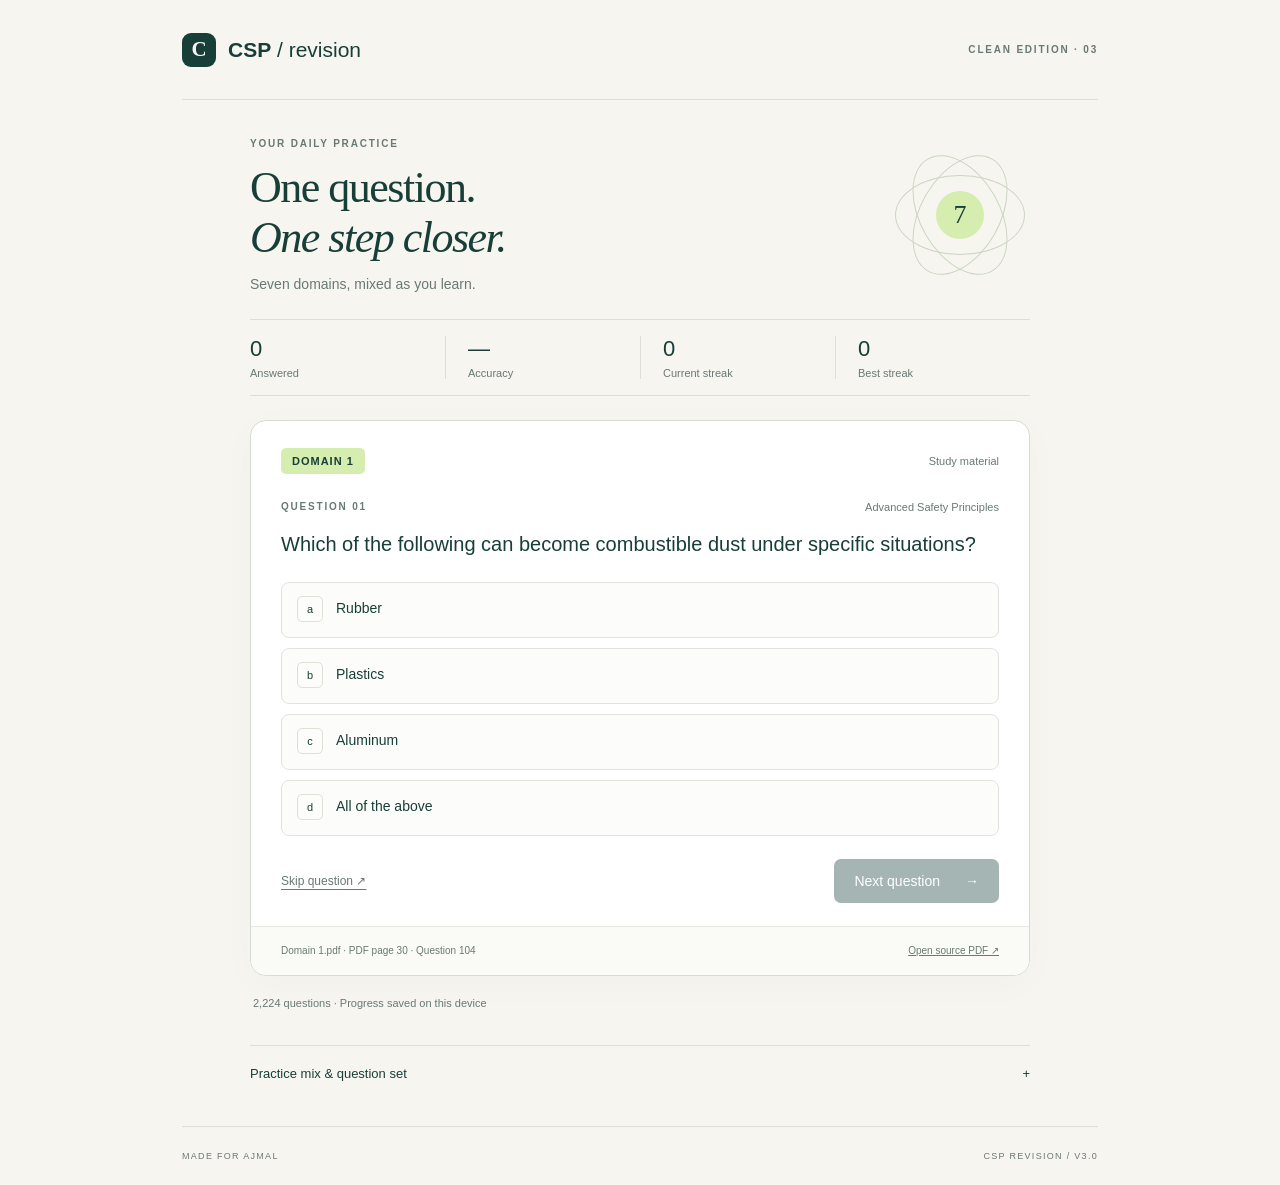
==== index.html @ 42832453 "Add files via upload" ====
<!doctype html>
<html lang="en"><head><meta charset="utf-8"><meta name="viewport" content="width=device-width,initial-scale=1"><meta name="theme-color" content="#163f39"><meta name="description" content="Ajmal's CSP revision game, using clean Domain 1–7 study questions and question banks."><title>CSP Revision · Ajmal</title><link rel="manifest" href="./manifest.webmanifest"><link rel="icon" type="image/svg+xml" href="./favicon.svg"><link rel="apple-touch-icon" href="./icon-192.png"><link rel="stylesheet" href="./style.css"><script defer src="./questions.js"></script><script defer src="./engine.js"></script><script defer src="./app.js"></script></head>
<body><div class="shell">
<header><a class="brand" href="./"><span class="mark">C</span><span>CSP<span class="brand-light"> / revision</span></span></a><span class="edition">CLEAN EDITION · 03</span></header>
<main>
<div class="intro"><div><p class="eyebrow">YOUR DAILY PRACTICE</p><h1>One question.<br><em>One step closer.</em></h1><p class="subline">Seven domains, mixed as you learn.</p></div><div class="intro-art" aria-hidden="true"><span class="orbit o1"></span><span class="orbit o2"></span><span class="orbit o3"></span><span class="center-dot">7</span></div></div>
<section class="score-strip" aria-label="Your progress"><div><span id="answered">0</span><small>Answered</small></div><div><span id="accuracy">—</span><small>Accuracy</small></div><div><span id="streak">0</span><small>Current streak</small></div><div><span id="best">0</span><small>Best streak</small></div></section>
<section class="question-card" aria-label="Practice question"><div class="card-top"><span id="domainTag" class="domain-tag">Loading questions…</span><span id="kindTag" class="kind-tag"></span></div><div class="question-heading"><span id="qcount" class="eyebrow">QUESTION 01</span><span class="tiny" id="domainName"></span></div><h2 id="question">Preparing your clean question set.</h2><div id="choices" class="choices"></div><div id="feedback" class="feedback" hidden aria-live="polite"><p id="result"></p><p id="correctAnswer"></p><details open><summary>Source explanation</summary><div id="explanation"></div></details></div><div class="card-actions"><button id="skip" class="text-button" disabled>Skip question ↗</button><button id="next" class="primary" disabled>Next question <span aria-hidden="true">→</span></button></div><div class="source"><span id="sourceText"></span><a id="sourceLink" target="_blank" rel="noopener">Open source PDF ↗</a></div></section>
<div class="below"><p id="status" role="status">Loading…</p><button id="install" class="text-button" hidden>Install app ↗</button></div>
<details class="practice-info"><summary>Practice mix & question set <span>+</span></summary><div class="info-content"><p>Every 20 questions: 5 from Domain 1, 5 from Domain 2, and 2 each from Domains 3–7. Consecutive questions always come from different domains.</p><p>Study questions get first priority: three study selections, then one question-bank selection per domain while both have unseen questions. Each domain cycles through its available questions before repeating. Formula questions and advanced calculations are excluded; a few simple arithmetic questions remain.</p><table><thead><tr><th>Domain</th><th>Study</th><th>Bank</th><th>Answered</th></tr></thead><tbody id="counts"></tbody></table><p>Questions, choices and answers follow your PDFs. Source wording is preserved with line-wrap and typesetting cleanup. Items with incomplete choices, unclear answer labels or unreadable symbols are held out. Source answers have not been independently fact-checked.</p><p>Your progress stays on this device. <span id="storageMessage"></span></p><button id="reset" class="text-button">Reset progress</button><p><a href="./QUALITY_REPORT.html" target="_blank" rel="noopener">View question checks & exclusions ↗</a></p></div></details>
</main><footer><span>MADE FOR AJMAL</span><span>CSP REVISION / V3.0</span></footer></div></body></html>
---- style.css ----
:root{--ink:#183e38;--muted:#697973;--paper:#f6f5f0;--line:#dddeda;--green:#163f39;--lime:#d5edaf;--bad:#a34134;--good:#266b4d;font-family:Arial,Helvetica,sans-serif;color:var(--ink);background:var(--paper)}*{box-sizing:border-box}body{margin:0}.shell{max-width:1000px;margin:auto;padding:0 42px}header{height:100px;display:flex;align-items:center;justify-content:space-between;border-bottom:1px solid var(--line)}a{color:inherit}.brand{text-decoration:none;display:flex;align-items:center;gap:12px;font-size:21px;font-weight:700}.brand-light{font-weight:400}.mark{display:grid;place-items:center;width:34px;height:34px;background:var(--ink);color:var(--paper);border-radius:9px;font-family:Georgia,serif}.edition,.eyebrow{font-size:10px;letter-spacing:1.8px;font-weight:700}.edition{color:var(--muted)}main{max-width:780px;margin:auto}.intro{display:flex;justify-content:space-between;align-items:center;padding:38px 0 27px}.eyebrow{color:var(--muted);margin:0 0 14px}h1{font-family:Georgia,'Times New Roman',serif;font-weight:400;font-size:44px;line-height:1.13;letter-spacing:-1.5px;margin:0}h1 em{font-weight:400}.subline{font-size:14px;color:var(--muted);margin-bottom:0}.intro-art{position:relative;width:140px;height:140px;flex-shrink:0}.orbit{position:absolute;border:1px solid #cbd6c2;border-radius:50%;width:130px;height:80px;left:5px;top:30px}.o2{transform:rotate(60deg)}.o3{transform:rotate(-60deg)}.center-dot{position:absolute;top:46px;left:46px;width:48px;height:48px;border-radius:50%;background:var(--lime);display:grid;place-items:center;font-family:Georgia,serif;font-size:26px}.score-strip{display:grid;grid-template-columns:repeat(4,1fr);border-top:1px solid var(--line);border-bottom:1px solid var(--line);padding:16px 0;margin-bottom:24px}.score-strip div{padding-left:22px;border-left:1px solid var(--line)}.score-strip div:first-child{padding-left:0;border:0}.score-strip span{font-size:22px;font-variant-numeric:tabular-nums}.score-strip small{display:block;font-size:11px;color:var(--muted);margin-top:5px}.question-card{border:1px solid #d4dcd3;background:white;border-radius:16px;overflow:hidden;padding:27px 30px 0;box-shadow:0 8px 40px #14372c06}.card-top{display:flex;justify-content:space-between;align-items:center;margin-bottom:27px;gap:12px}.domain-tag{background:var(--lime);padding:7px 11px;border-radius:5px;font-size:11px;letter-spacing:1px;font-weight:700}.kind-tag{font-size:11px;color:var(--muted)}.question-heading{display:flex;justify-content:space-between;align-items:flex-start;gap:20px}.tiny{font-size:11px;color:var(--muted);text-align:right}.question-heading .eyebrow{flex-shrink:0;margin:0}h2{font-size:20px;line-height:1.5;font-weight:500;margin:16px 0 23px;white-space:pre-wrap}.choices{display:grid;gap:10px}.choice{width:100%;text-align:left;display:flex;align-items:flex-start;gap:13px;padding:15px;border:1px solid #dfe4dd;border-radius:8px;background:#fcfcfa;font-size:14px;line-height:1.5;color:var(--ink);cursor:pointer}.choice:hover:not(:disabled){border-color:#577b63;background:#f2f6eb}.choice .letter{display:grid;place-items:center;width:26px;min-width:26px;height:26px;border:1px solid #dce2d5;border-radius:5px;font-size:11px;margin-top:-2px}.choice .choice-copy{flex:1}.choice.correct{background:#eef7e9;border-color:#4d8962}.choice.incorrect{background:#fcefea;border-color:#c58b7d}.choice:disabled{opacity:1;cursor:default}.choice .outcome{font-size:11px;font-weight:700;white-space:nowrap}.feedback{margin:22px 0 6px;padding:18px 20px;background:#f3f7ee;border-left:3px solid var(--good);border-radius:4px}.feedback.wrong{background:#fcf3ee;border-color:var(--bad)}#result{font-weight:700;margin:0 0 8px;font-size:15px}#correctAnswer{font-size:13px;line-height:1.6;margin:0 0 15px}.feedback details{font-size:13px;line-height:1.6}.feedback summary{font-weight:700;cursor:pointer}#explanation{white-space:pre-wrap;margin-top:12px;overflow-wrap:anywhere}.card-actions{display:flex;justify-content:space-between;align-items:center;padding:23px 0;gap:12px}button{font-family:inherit}.primary{border:0;border-radius:7px;background:var(--green);color:white;padding:14px 20px;font-size:14px;cursor:pointer;display:flex;gap:25px;align-items:center}.primary:disabled{opacity:.38;cursor:default}.text-button{background:none;border:0;color:var(--muted);padding:10px 0;font-size:12px;text-decoration:underline;text-underline-offset:4px;cursor:pointer}.text-button:disabled{opacity:.5;cursor:default}.source{border-top:1px solid #e5e8e0;margin:0 -30px;padding:16px 30px;background:#fafbf7;font-size:10px;color:var(--muted);display:flex;gap:14px;justify-content:space-between;line-height:1.6}.source span{flex:1;overflow-wrap:anywhere}.source a{white-space:nowrap}.below{display:flex;justify-content:space-between;align-items:center;font-size:11px;color:var(--muted);padding:10px 3px}.practice-info{margin-top:15px;border-top:1px solid var(--line);font-size:13px}.practice-info>summary{padding:20px 0;list-style:none;cursor:pointer;display:flex;justify-content:space-between;font-weight:500}.practice-info>summary::-webkit-details-marker{display:none}.info-content{color:var(--muted);line-height:1.65;padding-bottom:15px}.info-content p{margin:0 0 16px}table{border-collapse:collapse;width:100%;margin:14px 0 22px;font-size:12px}th,td{text-align:left;padding:9px 4px;border-bottom:1px solid var(--line)}th:not(:first-child),td:not(:first-child){text-align:right}footer{display:flex;justify-content:space-between;border-top:1px solid var(--line);padding:24px 0;margin-top:25px;color:var(--muted);font-size:9px;letter-spacing:1.3px}button:focus-visible,a:focus-visible,summary:focus-visible{outline:3px solid #91b771;outline-offset:4px}[hidden]{display:none!important}@media(max-width:600px){.shell{padding:0 18px}header{height:74px}.brand{font-size:17px}.edition{font-size:8px;letter-spacing:.6px}.intro{padding:26px 0 24px}h1{font-size:34px}.intro-art{width:90px;height:110px;transform:scale(.72);transform-origin:right center;margin-left:-24px}.subline{font-size:12px}.score-strip div{padding-left:13px}.score-strip span{font-size:20px}.score-strip small{font-size:10px}.question-card{padding:21px 18px 0;border-radius:12px}.card-top{margin-bottom:23px}.question-heading .tiny{max-width:55%}h2{font-size:18px}.choice{padding:14px 12px;gap:10px}.source{margin:0 -18px;padding:14px 18px;display:block}.source a{display:block;margin-top:8px}.feedback{padding:14px}.choice .outcome{font-size:10px}.primary{padding:14px 17px}.below{font-size:10px}footer{font-size:8px}}@media(prefers-reduced-motion:reduce){*{scroll-behavior:auto!important}}
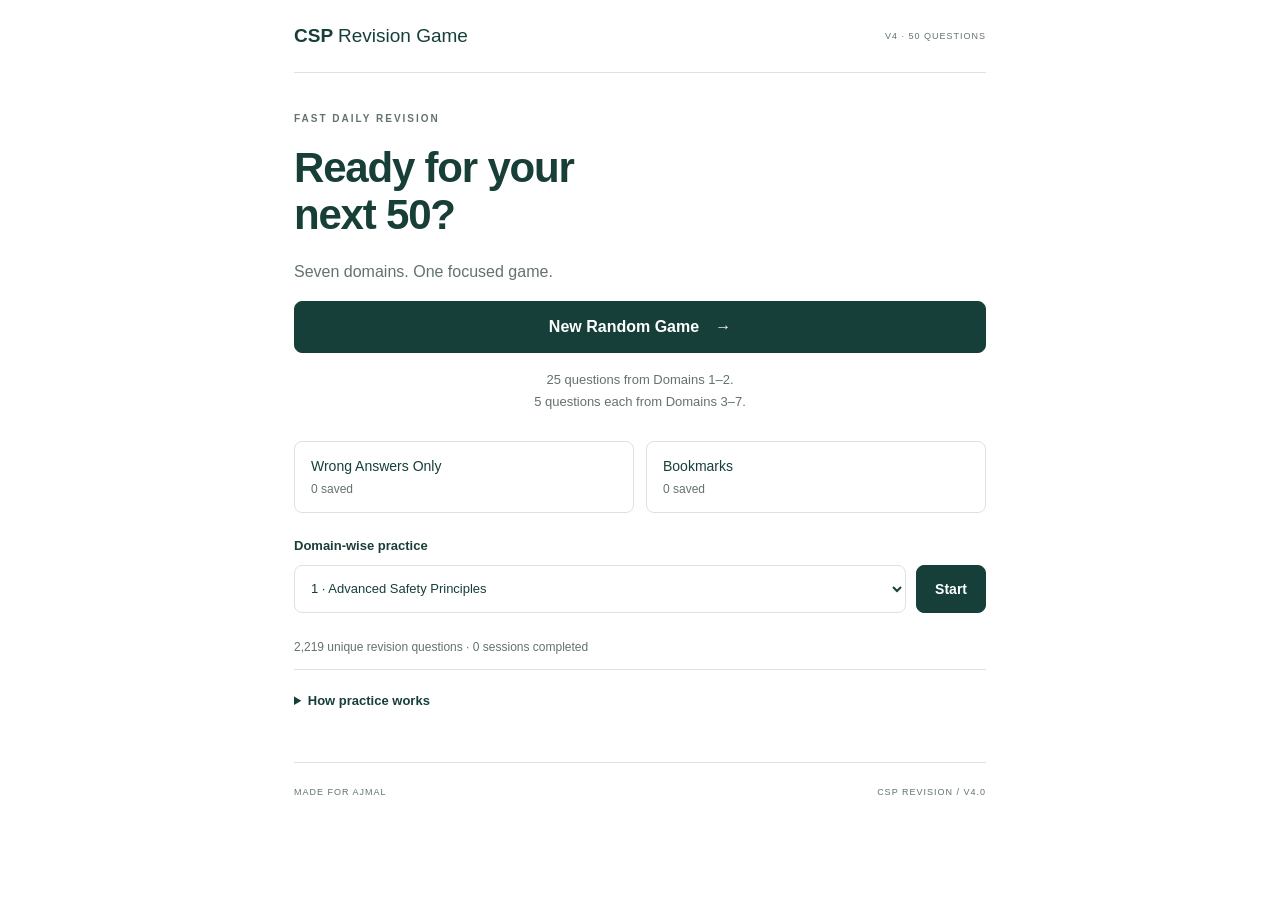
==== commit a3e81d88: "Add files via upload Update CSP app to V4 — 50-question rounds" ====
--- a/index.html
+++ b/index.html
@@ -1,11 +1,6 @@
-<!doctype html>
-<html lang="en"><head><meta charset="utf-8"><meta name="viewport" content="width=device-width,initial-scale=1"><meta name="theme-color" content="#163f39"><meta name="description" content="Ajmal's CSP revision game, using clean Domain 1–7 study questions and question banks."><title>CSP Revision · Ajmal</title><link rel="manifest" href="./manifest.webmanifest"><link rel="icon" type="image/svg+xml" href="./favicon.svg"><link rel="apple-touch-icon" href="./icon-192.png"><link rel="stylesheet" href="./style.css"><script defer src="./questions.js"></script><script defer src="./engine.js"></script><script defer src="./app.js"></script></head>
-<body><div class="shell">
-<header><a class="brand" href="./"><span class="mark">C</span><span>CSP<span class="brand-light"> / revision</span></span></a><span class="edition">CLEAN EDITION · 03</span></header>
-<main>
-<div class="intro"><div><p class="eyebrow">YOUR DAILY PRACTICE</p><h1>One question.<br><em>One step closer.</em></h1><p class="subline">Seven domains, mixed as you learn.</p></div><div class="intro-art" aria-hidden="true"><span class="orbit o1"></span><span class="orbit o2"></span><span class="orbit o3"></span><span class="center-dot">7</span></div></div>
-<section class="score-strip" aria-label="Your progress"><div><span id="answered">0</span><small>Answered</small></div><div><span id="accuracy">—</span><small>Accuracy</small></div><div><span id="streak">0</span><small>Current streak</small></div><div><span id="best">0</span><small>Best streak</small></div></section>
-<section class="question-card" aria-label="Practice question"><div class="card-top"><span id="domainTag" class="domain-tag">Loading questions…</span><span id="kindTag" class="kind-tag"></span></div><div class="question-heading"><span id="qcount" class="eyebrow">QUESTION 01</span><span class="tiny" id="domainName"></span></div><h2 id="question">Preparing your clean question set.</h2><div id="choices" class="choices"></div><div id="feedback" class="feedback" hidden aria-live="polite"><p id="result"></p><p id="correctAnswer"></p><details open><summary>Source explanation</summary><div id="explanation"></div></details></div><div class="card-actions"><button id="skip" class="text-button" disabled>Skip question ↗</button><button id="next" class="primary" disabled>Next question <span aria-hidden="true">→</span></button></div><div class="source"><span id="sourceText"></span><a id="sourceLink" target="_blank" rel="noopener">Open source PDF ↗</a></div></section>
-<div class="below"><p id="status" role="status">Loading…</p><button id="install" class="text-button" hidden>Install app ↗</button></div>
-<details class="practice-info"><summary>Practice mix & question set <span>+</span></summary><div class="info-content"><p>Every 20 questions: 5 from Domain 1, 5 from Domain 2, and 2 each from Domains 3–7. Consecutive questions always come from different domains.</p><p>Study questions get first priority: three study selections, then one question-bank selection per domain while both have unseen questions. Each domain cycles through its available questions before repeating. Formula questions and advanced calculations are excluded; a few simple arithmetic questions remain.</p><table><thead><tr><th>Domain</th><th>Study</th><th>Bank</th><th>Answered</th></tr></thead><tbody id="counts"></tbody></table><p>Questions, choices and answers follow your PDFs. Source wording is preserved with line-wrap and typesetting cleanup. Items with incomplete choices, unclear answer labels or unreadable symbols are held out. Source answers have not been independently fact-checked.</p><p>Your progress stays on this device. <span id="storageMessage"></span></p><button id="reset" class="text-button">Reset progress</button><p><a href="./QUALITY_REPORT.html" target="_blank" rel="noopener">View question checks & exclusions ↗</a></p></div></details>
-</main><footer><span>MADE FOR AJMAL</span><span>CSP REVISION / V3.0</span></footer></div></body></html>
+<!doctype html><html lang="en"><head><meta charset="utf-8"><meta name="viewport" content="width=device-width,initial-scale=1"><meta name="theme-color" content="#163f39"><meta name="description" content="50-question CSP revision games from Ajmal's Domain 1–7 source PDFs."><title>CSP Revision Game</title><link rel="manifest" href="./manifest.webmanifest"><link rel="icon" type="image/svg+xml" href="./favicon.svg"><link rel="apple-touch-icon" href="./icon-192.png"><link rel="stylesheet" href="./style.css"><script defer src="./questions.js"></script><script defer src="./engine.js"></script><script defer src="./app.js"></script></head><body><div class="shell">
+<header><a class="brand" href="./">CSP <span>Revision Game</span></a><span class="version">V4 · 50 QUESTIONS</span></header><main>
+<section id="home"><p class="eyebrow">FAST DAILY REVISION</p><h1>Ready for your<br>next 50?</h1><p class="muted">Seven domains. One focused game.</p><button id="resume" class="primary wide" hidden>Resume unfinished game</button><button id="newGame" class="primary wide">New Random Game <span>→</span></button><p class="mix-note">25 questions from Domains 1–2.<br>5 questions each from Domains 3–7.</p><div class="practice-grid"><button id="wrongOnly" class="secondary">Wrong Answers Only <span id="wrongCount">0 saved</span></button><button id="favorites" class="secondary">Bookmarks <span id="bookmarkCount">0 saved</span></button></div><div class="domain-practice"><label for="domain">Domain-wise practice</label><div class="domain-row"><select id="domain" aria-label="Choose domain"><option value="1">1 · Advanced Safety Principles</option><option value="2">2 · Program Management</option><option value="3">3 · Risk Management</option><option value="4">4 · Emergency Management</option><option value="5">5 · Environmental Management</option><option value="6">6 · Occupational Health & Applied Science</option><option value="7">7 · Training</option></select><button id="domainStart" class="primary">Start</button></div></div><p id="message" class="message" role="status"></p><p id="databaseInfo" class="muted small"></p><details class="info"><summary>How practice works</summary><p>Each random game has 50 unique questions. Domains 1 and 2 split their 25 questions as 12/13 or 13/12. Domains 3–7 have five each. Questions are mixed so consecutive questions come from different domains.</p><p>Study materials have priority, with about 75% of each domain selection taken from study questions where available. Calculations and formula items are excluded.</p><p>Wrong-answer and bookmark practice use up to 50 saved questions. If fewer are available, the session is shorter. Domain practice has 50 questions from the selected domain.</p><p>Answers and explanations follow your PDFs exactly; they have not been independently corrected. Incomplete items are flagged and held out. Your game, wrong answers and bookmarks are saved on this device.</p><a href="./QUALITY_REPORT.html" target="_blank" rel="noopener">Question checks & source exclusions ↗</a></details><button id="install" class="text-button" hidden>Install on your phone ↗</button></section>
+<section id="play" hidden><div class="play-top"><button id="homeButton" class="text-button">← Home</button><span id="modeLabel" class="muted small"></span></div><div class="progress-row"><span id="questionNumber">Question 1/50</span><span id="progressText" class="muted small">0 answered</span></div><progress id="progress" max="50" value="0" aria-label="Game progress"></progress><h2 id="question"></h2><div id="choices" class="choices"></div><section id="feedback" class="feedback" hidden aria-live="polite"><div class="feedback-top"><strong id="verdict"></strong><span id="domainLabel"></span></div><p id="correctAnswer"></p><h3>Original source explanation</h3><div id="explanation"></div><div class="source"><p id="sourceText"></p><a id="sourceLink" target="_blank" rel="noopener">Open source PDF ↗</a></div><button id="bookmark" class="bookmark">☆ Bookmark this question</button></section><button id="next" class="primary wide" hidden>Next Question →</button><div id="reviewNavigation" class="review-navigation" hidden><button id="reviewPrev" class="secondary">← Previous</button><button id="reviewNext" class="primary">Next →</button></div><button id="reviewEnd" class="text-button" hidden>Back to results</button></section>
+<section id="results" hidden><p class="eyebrow">SESSION COMPLETE</p><h1>Your results</h1><div class="final-score"><span id="finalScore"></span><small id="finalPercent"></small></div><p id="finalWrong" class="muted"></p><h3>Performance by Domain</h3><div class="table-wrap"><table><thead><tr><th>Domain</th><th>Correct</th><th>Wrong</th><th>Accuracy</th></tr></thead><tbody id="domainResults"></tbody></table></div><button id="reviewWrong" class="primary wide">Review Wrong Answers</button><button id="again" class="secondary wide">New Random Game</button><button id="resultsHome" class="text-button">← Home & practice modes</button></section>
+<p id="storageWarning" class="message" hidden></p></main><footer>MADE FOR AJMAL <span>CSP REVISION / V4.0</span></footer></div></body></html>
--- a/style.css
+++ b/style.css
@@ -1 +1 @@
-:root{--ink:#183e38;--muted:#697973;--paper:#f6f5f0;--line:#dddeda;--green:#163f39;--lime:#d5edaf;--bad:#a34134;--good:#266b4d;font-family:Arial,Helvetica,sans-serif;color:var(--ink);background:var(--paper)}*{box-sizing:border-box}body{margin:0}.shell{max-width:1000px;margin:auto;padding:0 42px}header{height:100px;display:flex;align-items:center;justify-content:space-between;border-bottom:1px solid var(--line)}a{color:inherit}.brand{text-decoration:none;display:flex;align-items:center;gap:12px;font-size:21px;font-weight:700}.brand-light{font-weight:400}.mark{display:grid;place-items:center;width:34px;height:34px;background:var(--ink);color:var(--paper);border-radius:9px;font-family:Georgia,serif}.edition,.eyebrow{font-size:10px;letter-spacing:1.8px;font-weight:700}.edition{color:var(--muted)}main{max-width:780px;margin:auto}.intro{display:flex;justify-content:space-between;align-items:center;padding:38px 0 27px}.eyebrow{color:var(--muted);margin:0 0 14px}h1{font-family:Georgia,'Times New Roman',serif;font-weight:400;font-size:44px;line-height:1.13;letter-spacing:-1.5px;margin:0}h1 em{font-weight:400}.subline{font-size:14px;color:var(--muted);margin-bottom:0}.intro-art{position:relative;width:140px;height:140px;flex-shrink:0}.orbit{position:absolute;border:1px solid #cbd6c2;border-radius:50%;width:130px;height:80px;left:5px;top:30px}.o2{transform:rotate(60deg)}.o3{transform:rotate(-60deg)}.center-dot{position:absolute;top:46px;left:46px;width:48px;height:48px;border-radius:50%;background:var(--lime);display:grid;place-items:center;font-family:Georgia,serif;font-size:26px}.score-strip{display:grid;grid-template-columns:repeat(4,1fr);border-top:1px solid var(--line);border-bottom:1px solid var(--line);padding:16px 0;margin-bottom:24px}.score-strip div{padding-left:22px;border-left:1px solid var(--line)}.score-strip div:first-child{padding-left:0;border:0}.score-strip span{font-size:22px;font-variant-numeric:tabular-nums}.score-strip small{display:block;font-size:11px;color:var(--muted);margin-top:5px}.question-card{border:1px solid #d4dcd3;background:white;border-radius:16px;overflow:hidden;padding:27px 30px 0;box-shadow:0 8px 40px #14372c06}.card-top{display:flex;justify-content:space-between;align-items:center;margin-bottom:27px;gap:12px}.domain-tag{background:var(--lime);padding:7px 11px;border-radius:5px;font-size:11px;letter-spacing:1px;font-weight:700}.kind-tag{font-size:11px;color:var(--muted)}.question-heading{display:flex;justify-content:space-between;align-items:flex-start;gap:20px}.tiny{font-size:11px;color:var(--muted);text-align:right}.question-heading .eyebrow{flex-shrink:0;margin:0}h2{font-size:20px;line-height:1.5;font-weight:500;margin:16px 0 23px;white-space:pre-wrap}.choices{display:grid;gap:10px}.choice{width:100%;text-align:left;display:flex;align-items:flex-start;gap:13px;padding:15px;border:1px solid #dfe4dd;border-radius:8px;background:#fcfcfa;font-size:14px;line-height:1.5;color:var(--ink);cursor:pointer}.choice:hover:not(:disabled){border-color:#577b63;background:#f2f6eb}.choice .letter{display:grid;place-items:center;width:26px;min-width:26px;height:26px;border:1px solid #dce2d5;border-radius:5px;font-size:11px;margin-top:-2px}.choice .choice-copy{flex:1}.choice.correct{background:#eef7e9;border-color:#4d8962}.choice.incorrect{background:#fcefea;border-color:#c58b7d}.choice:disabled{opacity:1;cursor:default}.choice .outcome{font-size:11px;font-weight:700;white-space:nowrap}.feedback{margin:22px 0 6px;padding:18px 20px;background:#f3f7ee;border-left:3px solid var(--good);border-radius:4px}.feedback.wrong{background:#fcf3ee;border-color:var(--bad)}#result{font-weight:700;margin:0 0 8px;font-size:15px}#correctAnswer{font-size:13px;line-height:1.6;margin:0 0 15px}.feedback details{font-size:13px;line-height:1.6}.feedback summary{font-weight:700;cursor:pointer}#explanation{white-space:pre-wrap;margin-top:12px;overflow-wrap:anywhere}.card-actions{display:flex;justify-content:space-between;align-items:center;padding:23px 0;gap:12px}button{font-family:inherit}.primary{border:0;border-radius:7px;background:var(--green);color:white;padding:14px 20px;font-size:14px;cursor:pointer;display:flex;gap:25px;align-items:center}.primary:disabled{opacity:.38;cursor:default}.text-button{background:none;border:0;color:var(--muted);padding:10px 0;font-size:12px;text-decoration:underline;text-underline-offset:4px;cursor:pointer}.text-button:disabled{opacity:.5;cursor:default}.source{border-top:1px solid #e5e8e0;margin:0 -30px;padding:16px 30px;background:#fafbf7;font-size:10px;color:var(--muted);display:flex;gap:14px;justify-content:space-between;line-height:1.6}.source span{flex:1;overflow-wrap:anywhere}.source a{white-space:nowrap}.below{display:flex;justify-content:space-between;align-items:center;font-size:11px;color:var(--muted);padding:10px 3px}.practice-info{margin-top:15px;border-top:1px solid var(--line);font-size:13px}.practice-info>summary{padding:20px 0;list-style:none;cursor:pointer;display:flex;justify-content:space-between;font-weight:500}.practice-info>summary::-webkit-details-marker{display:none}.info-content{color:var(--muted);line-height:1.65;padding-bottom:15px}.info-content p{margin:0 0 16px}table{border-collapse:collapse;width:100%;margin:14px 0 22px;font-size:12px}th,td{text-align:left;padding:9px 4px;border-bottom:1px solid var(--line)}th:not(:first-child),td:not(:first-child){text-align:right}footer{display:flex;justify-content:space-between;border-top:1px solid var(--line);padding:24px 0;margin-top:25px;color:var(--muted);font-size:9px;letter-spacing:1.3px}button:focus-visible,a:focus-visible,summary:focus-visible{outline:3px solid #91b771;outline-offset:4px}[hidden]{display:none!important}@media(max-width:600px){.shell{padding:0 18px}header{height:74px}.brand{font-size:17px}.edition{font-size:8px;letter-spacing:.6px}.intro{padding:26px 0 24px}h1{font-size:34px}.intro-art{width:90px;height:110px;transform:scale(.72);transform-origin:right center;margin-left:-24px}.subline{font-size:12px}.score-strip div{padding-left:13px}.score-strip span{font-size:20px}.score-strip small{font-size:10px}.question-card{padding:21px 18px 0;border-radius:12px}.card-top{margin-bottom:23px}.question-heading .tiny{max-width:55%}h2{font-size:18px}.choice{padding:14px 12px;gap:10px}.source{margin:0 -18px;padding:14px 18px;display:block}.source a{display:block;margin-top:8px}.feedback{padding:14px}.choice .outcome{font-size:10px}.primary{padding:14px 17px}.below{font-size:10px}footer{font-size:8px}}@media(prefers-reduced-motion:reduce){*{scroll-behavior:auto!important}}
+:root{font-family:Arial,Helvetica,sans-serif;color:#183e38;background:#fff;--green:#163f39;--muted:#63736c;--line:#dce3de}*{box-sizing:border-box}body{margin:0}.shell{max-width:740px;margin:auto;padding:0 24px}header{display:flex;justify-content:space-between;align-items:center;padding:25px 0;border-bottom:1px solid var(--line);gap:15px}.brand{text-decoration:none;color:var(--green);font-size:19px;font-weight:700}.brand span{font-weight:400}.version{font-size:9px;letter-spacing:1px;color:var(--muted)}main{padding:30px 0;min-height:70vh}.eyebrow{font-size:10px;color:var(--muted);letter-spacing:2px;font-weight:700}h1{font-size:42px;line-height:1.13;letter-spacing:-1.2px;margin:20px 0;font-weight:600}h2{font-size:22px;line-height:1.55;font-weight:500;margin:26px 0;white-space:pre-wrap;overflow-wrap:anywhere}h3{font-size:14px;font-weight:700;margin:22px 0 12px}.muted{color:var(--muted);line-height:1.6}.small{font-size:12px}button,select{font:inherit}button{cursor:pointer;min-height:48px}button:disabled{cursor:default;opacity:.45}.primary{background:var(--green);color:#fff;border:1px solid var(--green);border-radius:8px;display:flex;justify-content:center;align-items:center;gap:16px;font-size:16px;font-weight:600;padding:16px 20px}.wide{width:100%;margin:14px 0}.secondary{padding:16px;background:#fff;color:var(--green);border:1px solid var(--line);border-radius:8px;font-size:14px;text-align:left}.secondary span{display:block;font-size:12px;color:var(--muted);margin-top:8px}.mix-note{font-size:13px;color:var(--muted);text-align:center;line-height:1.7;margin:16px 0 28px}.practice-grid{display:grid;grid-template-columns:1fr 1fr;gap:12px}.domain-practice{margin:25px 0}.domain-practice label{display:block;font-size:13px;font-weight:600;margin-bottom:12px}.domain-row{display:flex;gap:10px}select{min-width:0;flex:1;border:1px solid var(--line);border-radius:8px;background:#fff;color:var(--green);font-size:13px;padding:12px}.domain-row .primary{font-size:14px;padding:12px 18px}.message{font-size:13px;color:#9d4133;line-height:1.6}.info{border-top:1px solid var(--line);padding:20px 0;color:var(--muted);font-size:13px;line-height:1.7}.info summary{cursor:pointer;font-weight:600;color:var(--green)}a{color:inherit}.text-button{border:0;background:none;padding:10px 0;font-size:13px;color:var(--muted);text-align:left;text-decoration:underline;text-underline-offset:4px}.play-top,.progress-row,.feedback-top{display:flex;justify-content:space-between;align-items:center;gap:16px}.play-top{margin:-10px 0 20px}.progress-row{font-size:13px;font-weight:600}progress{width:100%;height:6px;border:0;border-radius:10px;overflow:hidden;margin-top:13px;background:#edf1ed;accent-color:var(--green)}progress::-webkit-progress-bar{background:#edf1ed}progress::-webkit-progress-value{background:#346654;border-radius:10px}progress::-moz-progress-bar{background:#346654}.choices{display:grid;gap:12px}.choice{padding:17px 16px;display:flex;align-items:flex-start;gap:14px;width:100%;border:1px solid var(--line);border-radius:9px;background:#fff;color:#183e38;font-size:17px;line-height:1.5;text-align:left}.choice:disabled{opacity:1}.choice:hover:not(:disabled){background:#f7faf5;border-color:#789c82}.letter{font-size:13px;min-width:25px;min-height:25px;display:grid;place-items:center;border:1px solid #dce3d9;border-radius:5px;margin-top:2px}.choice-copy{flex:1;white-space:pre-wrap;overflow-wrap:anywhere}.choice.selected{outline:2px solid #64777b;outline-offset:1px}.choice.correct{background:#f0f8eb;border-color:#559665}.choice.incorrect{background:#fff1ee;border-color:#c97464}.outcome{font-size:12px;font-weight:700;white-space:nowrap;padding-top:3px}.feedback{background:#f4f8ef;border:1px solid #d8e7d1;border-radius:9px;padding:20px;margin-top:25px;font-size:15px;line-height:1.7}.feedback.wrong{background:#fff7f3;border-color:#efd9d1}.feedback-top strong{font-size:18px}.feedback-top span{font-size:12px;border:1px solid #d1dace;border-radius:4px;padding:3px 8px}#correctAnswer{margin:14px 0;font-size:14px}#explanation{white-space:pre-wrap;overflow-wrap:anywhere}.source{border-top:1px solid #dce3d5;margin-top:20px;padding-top:12px;font-size:12px;color:var(--muted)}.source p{margin:0 0 8px;overflow-wrap:anywhere}.bookmark{padding:10px 0;margin-top:15px;background:none;border:0;color:#345d40;font-size:14px;text-align:left}.review-navigation{display:flex;gap:12px;margin-top:20px}.review-navigation button{flex:1}.final-score{padding:24px 0}.final-score span{display:block;font-size:58px;font-weight:700;letter-spacing:-2px}.final-score small{display:block;font-size:17px;color:var(--muted);margin-top:10px}.table-wrap{overflow-x:auto}table{width:100%;border-collapse:collapse;font-size:14px;margin-bottom:25px}th,td{padding:14px 6px;border-bottom:1px solid var(--line);text-align:left}th{font-size:12px;color:var(--muted)}th:not(:first-child),td:not(:first-child){text-align:right}footer{border-top:1px solid var(--line);padding:24px 0;display:flex;justify-content:space-between;gap:12px;color:var(--muted);font-size:9px;letter-spacing:1px}button:focus-visible,a:focus-visible,select:focus-visible,summary:focus-visible{outline:3px solid #91b771;outline-offset:4px}[hidden]{display:none!important}@media(max-width:480px){.shell{padding:0 18px}header{padding:21px 0}.brand{font-size:17px}.version{font-size:8px;letter-spacing:.5px}main{padding:24px 0}h1{font-size:36px}h2{font-size:21px}.choice{padding:17px 13px;gap:11px;font-size:17px}.feedback{padding:17px}table{font-size:13px}.outcome{font-size:10px}.final-score span{font-size:52px}.mode-label{max-width:55%}.progress-row{gap:8px}#modeLabel{text-align:right}.source{font-size:11px}}@media(prefers-reduced-motion:reduce){*{scroll-behavior:auto!important}}
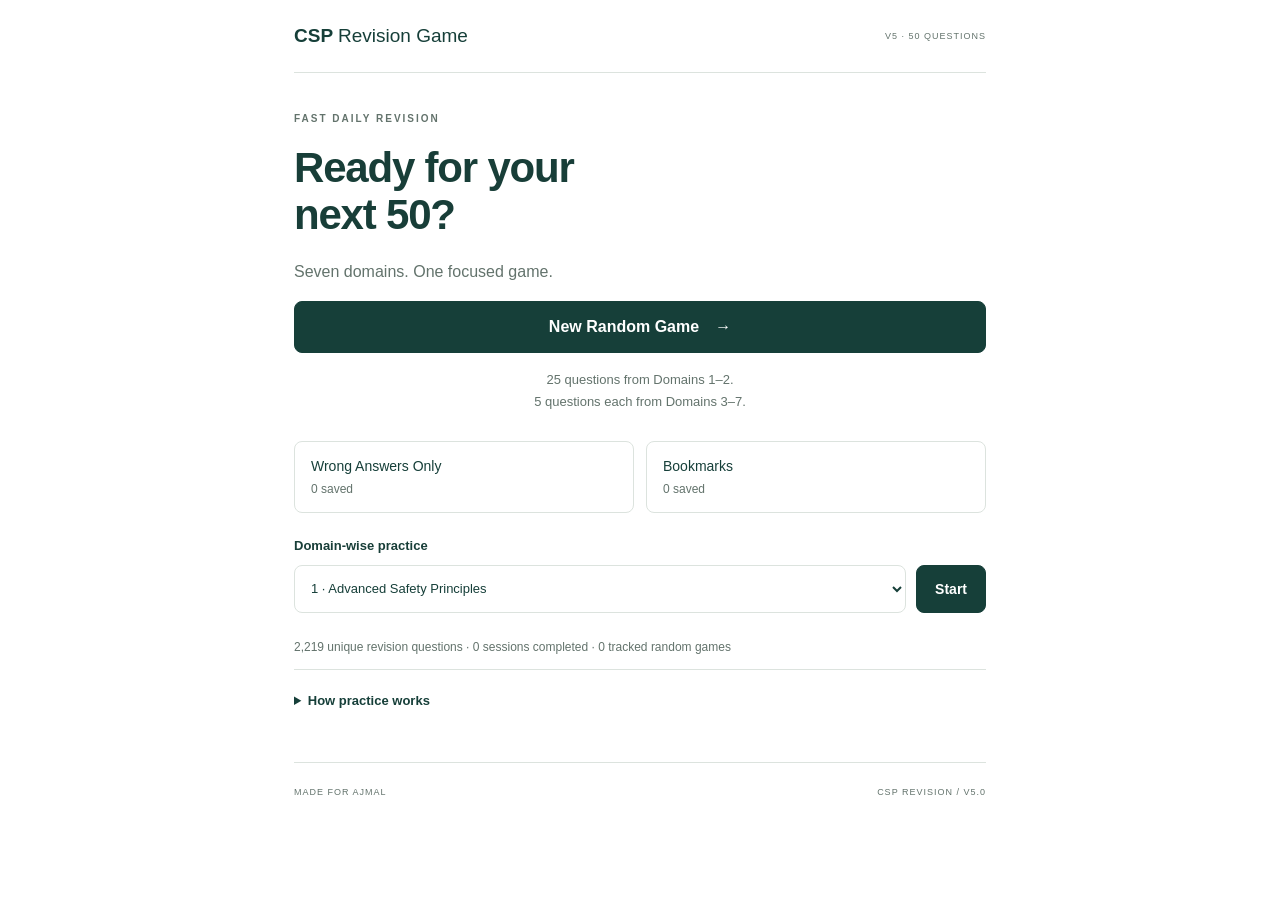
==== commit 3b8dc87e: "new version 6" ====
--- a/index.html
+++ b/index.html
@@ -1,6 +1,6 @@
 <!doctype html><html lang="en"><head><meta charset="utf-8"><meta name="viewport" content="width=device-width,initial-scale=1"><meta name="theme-color" content="#163f39"><meta name="description" content="50-question CSP revision games from Ajmal's Domain 1–7 source PDFs."><title>CSP Revision Game</title><link rel="manifest" href="./manifest.webmanifest"><link rel="icon" type="image/svg+xml" href="./favicon.svg"><link rel="apple-touch-icon" href="./icon-192.png"><link rel="stylesheet" href="./style.css"><script defer src="./questions.js"></script><script defer src="./engine.js"></script><script defer src="./app.js"></script></head><body><div class="shell">
-<header><a class="brand" href="./">CSP <span>Revision Game</span></a><span class="version">V4 · 50 QUESTIONS</span></header><main>
-<section id="home"><p class="eyebrow">FAST DAILY REVISION</p><h1>Ready for your<br>next 50?</h1><p class="muted">Seven domains. One focused game.</p><button id="resume" class="primary wide" hidden>Resume unfinished game</button><button id="newGame" class="primary wide">New Random Game <span>→</span></button><p class="mix-note">25 questions from Domains 1–2.<br>5 questions each from Domains 3–7.</p><div class="practice-grid"><button id="wrongOnly" class="secondary">Wrong Answers Only <span id="wrongCount">0 saved</span></button><button id="favorites" class="secondary">Bookmarks <span id="bookmarkCount">0 saved</span></button></div><div class="domain-practice"><label for="domain">Domain-wise practice</label><div class="domain-row"><select id="domain" aria-label="Choose domain"><option value="1">1 · Advanced Safety Principles</option><option value="2">2 · Program Management</option><option value="3">3 · Risk Management</option><option value="4">4 · Emergency Management</option><option value="5">5 · Environmental Management</option><option value="6">6 · Occupational Health & Applied Science</option><option value="7">7 · Training</option></select><button id="domainStart" class="primary">Start</button></div></div><p id="message" class="message" role="status"></p><p id="databaseInfo" class="muted small"></p><details class="info"><summary>How practice works</summary><p>Each random game has 50 unique questions. Domains 1 and 2 split their 25 questions as 12/13 or 13/12. Domains 3–7 have five each. Questions are mixed so consecutive questions come from different domains.</p><p>Study materials have priority, with about 75% of each domain selection taken from study questions where available. Calculations and formula items are excluded.</p><p>Wrong-answer and bookmark practice use up to 50 saved questions. If fewer are available, the session is shorter. Domain practice has 50 questions from the selected domain.</p><p>Answers and explanations follow your PDFs exactly; they have not been independently corrected. Incomplete items are flagged and held out. Your game, wrong answers and bookmarks are saved on this device.</p><a href="./QUALITY_REPORT.html" target="_blank" rel="noopener">Question checks & source exclusions ↗</a></details><button id="install" class="text-button" hidden>Install on your phone ↗</button></section>
+<header><a class="brand" href="./">CSP <span>Revision Game</span></a><span class="version">V5 · 50 QUESTIONS</span></header><main>
+<section id="home"><p class="eyebrow">FAST DAILY REVISION</p><h1>Ready for your<br>next 50?</h1><p class="muted">Seven domains. One focused game.</p><button id="resume" class="primary wide" hidden>Resume unfinished game</button><button id="newGame" class="primary wide">New Random Game <span>→</span></button><p class="mix-note">25 questions from Domains 1–2.<br>5 questions each from Domains 3–7.</p><div class="practice-grid"><button id="wrongOnly" class="secondary">Wrong Answers Only <span id="wrongCount">0 saved</span></button><button id="favorites" class="secondary">Bookmarks <span id="bookmarkCount">0 saved</span></button></div><div class="domain-practice"><label for="domain">Domain-wise practice</label><div class="domain-row"><select id="domain" aria-label="Choose domain"><option value="1">1 · Advanced Safety Principles</option><option value="2">2 · Program Management</option><option value="3">3 · Risk Management</option><option value="4">4 · Emergency Management</option><option value="5">5 · Environmental Management</option><option value="6">6 · Occupational Health & Applied Science</option><option value="7">7 · Training</option></select><button id="domainStart" class="primary">Start</button></div></div><p id="message" class="message" role="status"></p><p id="databaseInfo" class="muted small"></p><details class="info"><summary>How practice works</summary><p>Each random game has 50 unique questions. Domains 1 and 2 split their 25 questions as 12/13 or 13/12. Domains 3–7 have five each. Questions are mixed so consecutive questions come from different domains.</p><p>Every new random game contains 15 Study Material questions (30%) and 35 Question Bank questions (70%). Unseen questions are prioritized across different source page ranges. Correct questions repeat only when their required domain/source pool runs out. Calculations and formula items are excluded.</p><p>Wrong questions from Game 1 may return from Game 5, at most four per round. Remaining wrong questions are spread across later games, with older batches first. If you miss a returning question again, its delay starts again. This delay applies to random games; saved-question practice remains available whenever you want.</p><p>Coverage tracking starts with V5. V4 did not record a full question history. Your existing bookmarks, wrong-answer list and unfinished game remain available; an unfinished V4 game keeps its original selection.</p><p>Wrong-answer and bookmark practice use up to 50 saved questions. If fewer are available, the session is shorter. Domain practice has 50 questions from the selected domain.</p><p>Answers and explanations follow your PDFs exactly; they have not been independently corrected. Incomplete items are flagged and held out. Your game, wrong answers and bookmarks are saved on this device.</p><a href="./QUALITY_REPORT.html" target="_blank" rel="noopener">Question checks & source exclusions ↗</a></details><button id="install" class="text-button" hidden>Install on your phone ↗</button></section>
 <section id="play" hidden><div class="play-top"><button id="homeButton" class="text-button">← Home</button><span id="modeLabel" class="muted small"></span></div><div class="progress-row"><span id="questionNumber">Question 1/50</span><span id="progressText" class="muted small">0 answered</span></div><progress id="progress" max="50" value="0" aria-label="Game progress"></progress><h2 id="question"></h2><div id="choices" class="choices"></div><section id="feedback" class="feedback" hidden aria-live="polite"><div class="feedback-top"><strong id="verdict"></strong><span id="domainLabel"></span></div><p id="correctAnswer"></p><h3>Original source explanation</h3><div id="explanation"></div><div class="source"><p id="sourceText"></p><a id="sourceLink" target="_blank" rel="noopener">Open source PDF ↗</a></div><button id="bookmark" class="bookmark">☆ Bookmark this question</button></section><button id="next" class="primary wide" hidden>Next Question →</button><div id="reviewNavigation" class="review-navigation" hidden><button id="reviewPrev" class="secondary">← Previous</button><button id="reviewNext" class="primary">Next →</button></div><button id="reviewEnd" class="text-button" hidden>Back to results</button></section>
 <section id="results" hidden><p class="eyebrow">SESSION COMPLETE</p><h1>Your results</h1><div class="final-score"><span id="finalScore"></span><small id="finalPercent"></small></div><p id="finalWrong" class="muted"></p><h3>Performance by Domain</h3><div class="table-wrap"><table><thead><tr><th>Domain</th><th>Correct</th><th>Wrong</th><th>Accuracy</th></tr></thead><tbody id="domainResults"></tbody></table></div><button id="reviewWrong" class="primary wide">Review Wrong Answers</button><button id="again" class="secondary wide">New Random Game</button><button id="resultsHome" class="text-button">← Home & practice modes</button></section>
-<p id="storageWarning" class="message" hidden></p></main><footer>MADE FOR AJMAL <span>CSP REVISION / V4.0</span></footer></div></body></html>
+<p id="storageWarning" class="message" hidden></p></main><footer>MADE FOR AJMAL <span>CSP REVISION / V5.0</span></footer></div></body></html>
